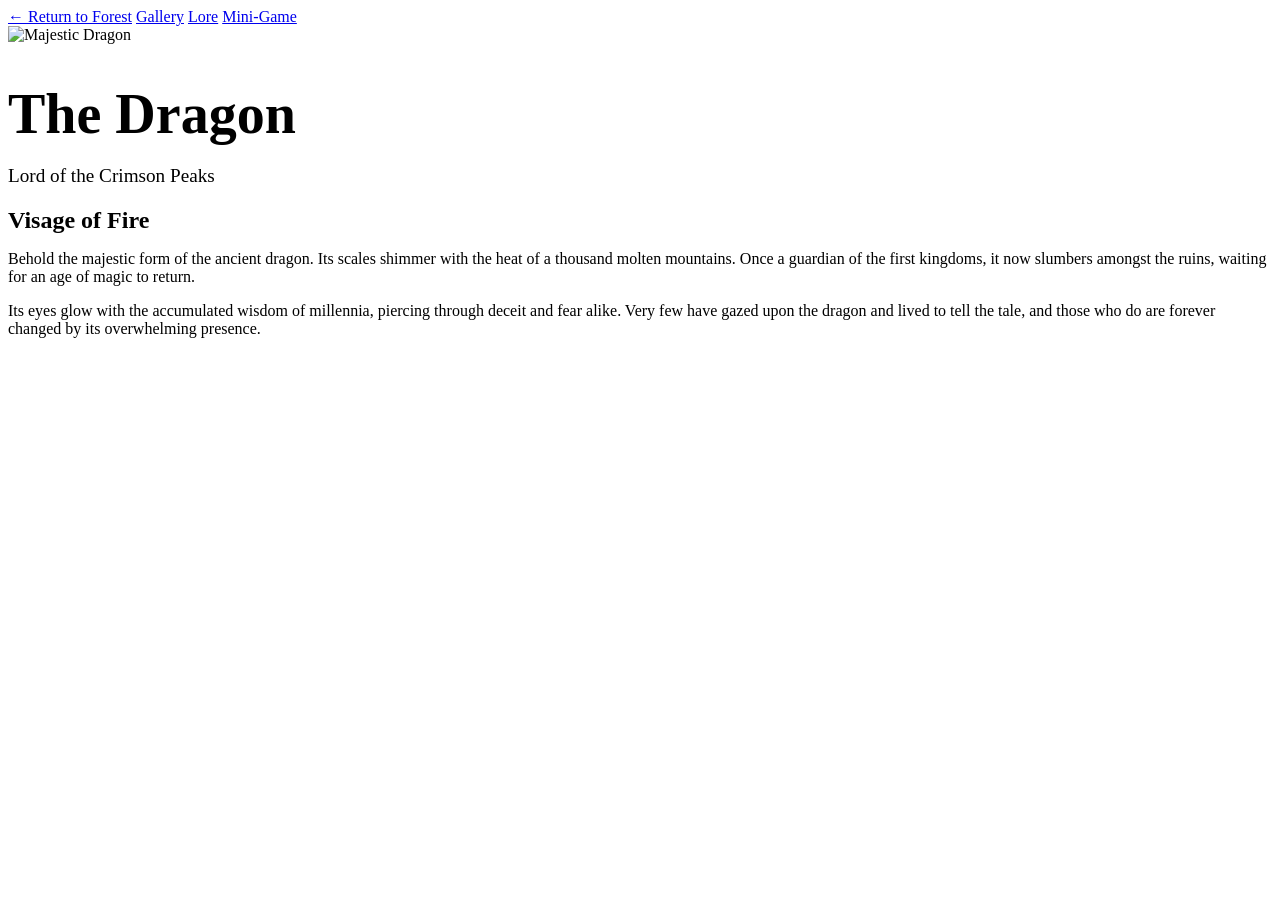
==== dragon/index.html @ 59af2bca "Create index.html" ====
<!DOCTYPE html>
<html lang="en">
<head>
    <meta charset="UTF-8">
    <meta name="viewport" content="width=device-width, initial-scale=1.0">
    <title>The Dragon - Gallery</title>
    <link rel="stylesheet" href="../css/style.css">
    <style>
        .magical-bg-container {
            background-image: url('../images/dragon.png');
            filter: brightness(0.3) contrast(1.1);
        }
    </style>
</head>
<body class="page-transition">

    <div class="magical-bg-container"></div>
    <div class="overlay"></div>
    <div class="mist"></div>

    <nav>
        <a href="../index.html">← Return to Forest</a>
        <a href="index.html" class="active">Gallery</a>
        <a href="info.html">Lore</a>
        <a href="game.html">Mini-Game</a>
    </nav>

    <main>
        <div class="creature-header">
            <img src="../images/dragon.png" alt="Majestic Dragon">
            <div>
                <h1 class="cinzel" style="font-size: 3.5rem; margin-bottom: 0.5rem;">The Dragon</h1>
                <p style="font-size: 1.2rem; color: var(--text-muted);">Lord of the Crimson Peaks</p>
            </div>
        </div>

        <div class="content-box">
            <h2 class="cinzel" style="margin-bottom: 1rem;">Visage of Fire</h2>
            <p>
                Behold the majestic form of the ancient dragon. Its scales shimmer with the heat of a thousand molten mountains. Once a guardian of the first kingdoms, it now slumbers amongst the ruins, waiting for an age of magic to return.
            </p>
            <p>
                Its eyes glow with the accumulated wisdom of millennia, piercing through deceit and fear alike. Very few have gazed upon the dragon and lived to tell the tale, and those who do are forever changed by its overwhelming presence.
            </p>
        </div>
    </main>

</body>
</html>
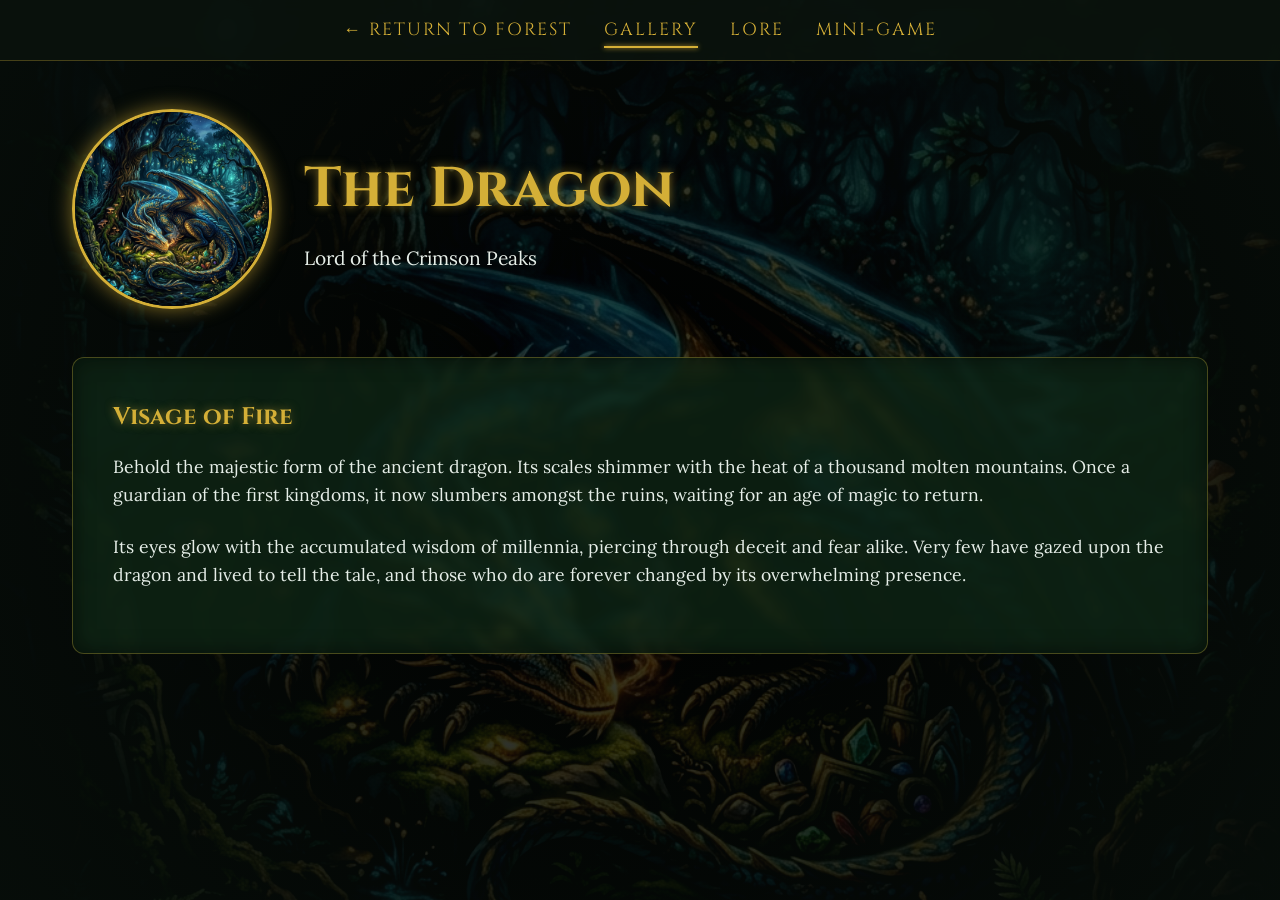
==== commit 74294932: "Added dragon audio" ====
--- a/dragon/index.html
+++ b/dragon/index.html
@@ -45,5 +45,9 @@
         </div>
     </main>
 
+    <!-- Background Audio -->
+    <audio autoplay loop>
+        <source src="../dragon-growl.wav" type="audio/wav">
+    </audio>
 </body>
 </html>
--- a/css/style.css
+++ b/css/style.css
@@ -0,0 +1,436 @@
+@import url('https://fonts.googleapis.com/css2?family=Cinzel:wght@400;700&family=Lora:ital,wght@0,400;0,700;1,400&display=swap');
+
+:root {
+  --bg-dark: #070e0a;
+  --forest-green: #112a18;
+  --forest-light: #244b2f;
+  --wood-brown: #332317;
+  --gold: #d4af37;
+  --gold-glow: rgba(212, 175, 55, 0.6);
+  --text-light: #e6eee8;
+  --text-dark: #1a1a1a;
+  --nav-bg: rgba(11, 19, 14, 0.85);
+
+  --font-heading: 'Cinzel', serif;
+  --font-body: 'Lora', serif;
+}
+
+* {
+  box-sizing: border-box;
+  margin: 0;
+  padding: 0;
+}
+
+body {
+  font-family: var(--font-body);
+  background-color: var(--bg-dark);
+  color: var(--text-light);
+  line-height: 1.6;
+  min-height: 100vh;
+  display: flex;
+  flex-direction: column;
+  overflow-x: hidden;
+}
+
+h1, h2, h3, .cinzel {
+  font-family: var(--font-heading);
+  font-weight: 700;
+  color: var(--gold);
+  text-shadow: 0 0 10px var(--gold-glow);
+}
+
+a {
+  text-decoration: none;
+  color: var(--gold);
+  transition: all 0.3s ease;
+}
+
+a:hover {
+  text-shadow: 0 0 8px var(--gold);
+}
+
+/* Global Navigation */
+nav {
+  position: sticky;
+  top: 0;
+  width: 100%;
+  background: var(--nav-bg);
+  backdrop-filter: blur(10px);
+  -webkit-backdrop-filter: blur(10px);
+  border-bottom: 1px solid rgba(212, 175, 55, 0.3);
+  padding: 1rem 2rem;
+  z-index: 1000;
+  display: flex;
+  justify-content: center;
+  align-items: center;
+  gap: 2rem;
+}
+
+nav a {
+  font-family: var(--font-heading);
+  text-transform: uppercase;
+  font-size: 1.1rem;
+  letter-spacing: 2px;
+  position: relative;
+}
+
+nav a::after {
+  content: '';
+  position: absolute;
+  bottom: -4px;
+  left: 50%;
+  transform: translateX(-50%);
+  width: 0;
+  height: 2px;
+  background-color: var(--gold);
+  transition: width 0.3s ease;
+  box-shadow: 0 0 5px var(--gold);
+}
+
+nav a:hover::after,
+nav a.active::after {
+  width: 100%;
+}
+
+/* Background effects container */
+.magical-bg-container {
+  position: fixed;
+  top: 0;
+  left: 0;
+  width: 100%;
+  height: 100%;
+  z-index: -2;
+  background-position: center;
+  background-size: cover;
+  background-repeat: no-repeat;
+  filter: brightness(0.4) contrast(1.2);
+}
+
+.overlay {
+  position: fixed;
+  top: 0;
+  left: 0;
+  width: 100%;
+  height: 100%;
+  background: radial-gradient(circle at center, transparent 0%, rgba(7, 14, 10, 0.9) 100%);
+  z-index: -1;
+  pointer-events: none;
+}
+
+/* Mist animation */
+.mist {
+  position: fixed;
+  top: 0;
+  left: -50%;
+  width: 200%;
+  height: 100%;
+  background: url('https://raw.githubusercontent.com/danielstuart14/CSS_FOG_ANIMATION/master/fog1.png') repeat-x;
+  background-size: auto 100%;
+  z-index: -1;
+  opacity: 0.15;
+  animation: drift 60s linear infinite;
+  pointer-events: none;
+}
+.mist.slow {
+  background: url('https://raw.githubusercontent.com/danielstuart14/CSS_FOG_ANIMATION/master/fog2.png') repeat-x;
+  background-size: auto 100%;
+  animation: drift 100s linear infinite;
+}
+
+@keyframes drift {
+  0% { transform: translateX(0); }
+  100% { transform: translateX(50%); }
+}
+
+/* Fireflies / particles */
+.particle {
+  position: absolute;
+  width: 4px;
+  height: 4px;
+  background-color: var(--gold);
+  border-radius: 50%;
+  box-shadow: 0 0 10px 2px var(--gold-glow);
+  animation: float 4s ease-in-out infinite alternate;
+  opacity: 0;
+}
+
+@keyframes float {
+  0% { transform: translateY(0) scale(0.8); opacity: 0.2; }
+  50% { opacity: 0.8; }
+  100% { transform: translateY(-20px) scale(1.2); opacity: 0; }
+}
+
+/* Main Container */
+main {
+  flex: 1;
+  display: flex;
+  flex-direction: column;
+  padding: 3rem 2rem;
+  max-width: 1200px;
+  margin: 0 auto;
+  width: 100%;
+  position: relative;
+  z-index: 1;
+  animation: fadeIn 1s ease-out;
+}
+
+@keyframes fadeIn {
+  from { opacity: 0; transform: translateY(20px); }
+  to { opacity: 1; transform: translateY(0); }
+}
+
+header.hero {
+  text-align: center;
+  margin-bottom: 4rem;
+}
+
+header.hero h1 {
+  font-size: 3.5rem;
+  margin-bottom: 1rem;
+}
+
+header.hero p {
+  font-size: 1.2rem;
+  color: var(--text-muted);
+  max-width: 600px;
+  margin: 0 auto;
+}
+
+/* Cards (Creatures) */
+.creature-grid {
+  display: grid;
+  grid-template-columns: repeat(auto-fit, minmax(300px, 1fr));
+  gap: 3rem;
+  margin-top: 2rem;
+}
+
+.card {
+  background: rgba(36, 75, 47, 0.4);
+  border: 1px solid rgba(212, 175, 55, 0.2);
+  border-radius: 12px;
+  overflow: hidden;
+  transition: all 0.4s ease;
+  cursor: pointer;
+  box-shadow: 0 4px 15px rgba(0,0,0,0.5);
+  display: flex;
+  flex-direction: column;
+  position: relative;
+  text-decoration: none;
+  color: inherit;
+}
+
+.card:hover {
+  transform: translateY(-10px) scale(1.02);
+  border-color: var(--gold);
+  box-shadow: 0 0 30px var(--gold-glow);
+}
+
+.card-img {
+  width: 100%;
+  height: 250px;
+  background-size: cover;
+  background-position: center;
+  border-bottom: 2px solid rgba(212, 175, 55, 0.3);
+  transition: all 0.4s ease;
+}
+
+.card:hover .card-img {
+  filter: brightness(1.2) contrast(1.1);
+}
+
+.card-content {
+  padding: 1.5rem;
+  text-align: center;
+}
+
+.card-content h2 {
+  font-size: 2rem;
+  margin-bottom: 0.5rem;
+}
+
+/* Creature Specific Pages */
+.creature-header {
+  display: flex;
+  align-items: center;
+  gap: 2rem;
+  margin-bottom: 3rem;
+}
+
+.creature-header img {
+  width: 200px;
+  height: 200px;
+  border-radius: 50%;
+  object-fit: cover;
+  border: 3px solid var(--gold);
+  box-shadow: 0 0 20px var(--gold-glow);
+}
+
+.content-box {
+  background: rgba(17, 42, 24, 0.7);
+  border: 1px solid rgba(212, 175, 55, 0.3);
+  padding: 2.5rem;
+  border-radius: 12px;
+  box-shadow: inset 0 0 20px rgba(0,0,0,0.5);
+  backdrop-filter: blur(5px);
+  margin-bottom: 2rem;
+}
+
+.content-box p {
+  margin-bottom: 1.5rem;
+  font-size: 1.1rem;
+}
+
+/* Mini-games */
+.game-container {
+  text-align: center;
+  padding: 3rem;
+  min-height: 400px;
+  display: flex;
+  flex-direction: column;
+  align-items: center;
+  justify-content: center;
+}
+
+.btn-magic {
+  background: linear-gradient(45deg, var(--wood-brown), var(--forest-light));
+  border: 2px solid var(--gold);
+  color: var(--gold);
+  font-family: var(--font-heading);
+  font-size: 1.2rem;
+  padding: 1rem 2rem;
+  border-radius: 30px;
+  cursor: pointer;
+  transition: all 0.3s ease;
+  box-shadow: 0 0 10px rgba(212, 175, 55, 0.4);
+  text-transform: uppercase;
+  margin-top: 2rem;
+}
+
+.btn-magic:hover {
+  background: linear-gradient(45deg, var(--forest-light), var(--wood-brown));
+  box-shadow: 0 0 20px var(--gold-glow);
+  transform: scale(1.05);
+  color: #fff;
+}
+
+.audio-btn {
+  position: fixed;
+  bottom: 2rem;
+  right: 2rem;
+  background: rgba(11, 19, 14, 0.8);
+  border: 1px solid var(--gold);
+  color: var(--gold);
+  width: 50px;
+  height: 50px;
+  border-radius: 50%;
+  display: flex;
+  justify-content: center;
+  align-items: center;
+  cursor: pointer;
+  z-index: 1000;
+  transition: all 0.3s ease;
+}
+
+.audio-btn:hover {
+  box-shadow: 0 0 15px var(--gold-glow);
+  transform: scale(1.1);
+}
+
+/* Page transitions overlay wrapper */
+.page-transition {
+  animation: pageFade 0.6s ease-in-out;
+}
+
+@keyframes pageFade {
+  0% { opacity: 0; filter: blur(5px); }
+  100% { opacity: 1; filter: blur(0); }
+}
+
+/* Mobile Responsiveness */
+@media (max-width: 768px) {
+  nav {
+    flex-wrap: wrap;
+    gap: 1rem;
+    padding: 1rem;
+  }
+  .creature-header {
+    flex-direction: column;
+    text-align: center;
+  }
+  header.hero h1 {
+    font-size: 2.5rem;
+  }
+}
+
+/* Fellowship Team Cards */
+.fellowship-grid {
+  display: grid;
+  grid-template-columns: repeat(auto-fit, minmax(250px, 1fr));
+  gap: 2rem;
+  margin-top: 2rem;
+}
+
+.fellowship-card {
+  background: rgba(17, 42, 24, 0.8);
+  border: 2px solid var(--wood-brown);
+  border-radius: 10px;
+  padding: 1.5rem;
+  text-align: center;
+  position: relative;
+  overflow: hidden;
+  box-shadow: 0 5px 15px rgba(0,0,0,0.6);
+  transition: all 0.4s ease;
+}
+
+.fellowship-card:hover {
+  transform: translateY(-5px);
+  border-color: var(--gold);
+  box-shadow: 0 0 20px var(--gold-glow);
+}
+
+.avatar-wrapper {
+  width: 120px;
+  height: 120px;
+  margin: 0 auto 1rem;
+  border-radius: 50%;
+  border: 3px dashed var(--gold);
+  display: flex;
+  justify-content: center;
+  align-items: center;
+  background: rgba(0,0,0,0.4);
+  font-size: 2.5rem;
+  color: var(--text-muted);
+}
+
+.fellowship-card h3 {
+  font-size: 1.5rem;
+  margin-bottom: 0.2rem;
+  color: var(--gold);
+}
+
+.fellowship-card .role {
+  font-size: 0.9rem;
+  color: #a4d4b4;
+  text-transform: uppercase;
+  letter-spacing: 1px;
+  margin-bottom: 1.5rem;
+}
+
+.btn-portfolio {
+  display: inline-block;
+  background: var(--nav-bg);
+  border: 1px solid var(--gold);
+  color: var(--text-light);
+  padding: 0.5rem 1rem;
+  border-radius: 20px;
+  text-decoration: none;
+  font-family: var(--font-heading);
+  font-size: 0.9rem;
+  transition: all 0.3s ease;
+}
+
+.btn-portfolio:hover {
+  background: var(--gold);
+  color: var(--bg-dark);
+  box-shadow: 0 0 10px var(--gold-glow);
+}
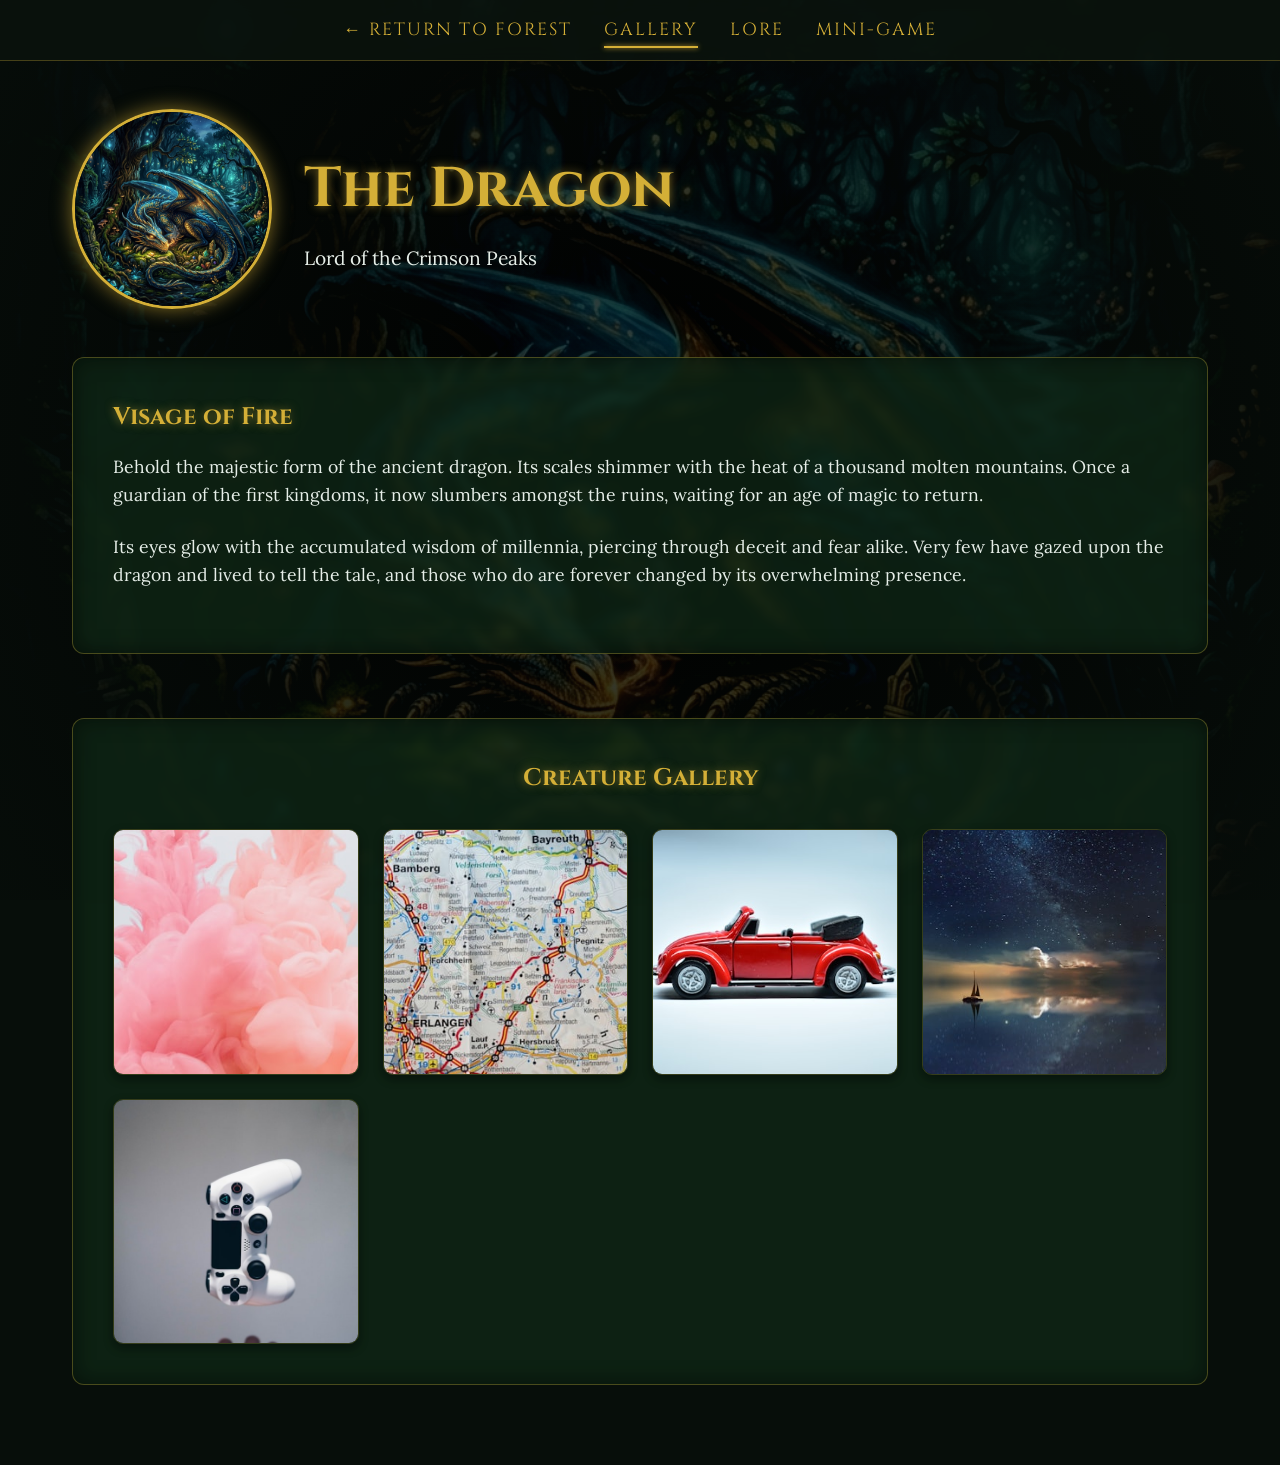
==== commit 6d785cf6: "Update with gallery design" ====
--- a/dragon/index.html
+++ b/dragon/index.html
@@ -43,7 +43,45 @@
                 Its eyes glow with the accumulated wisdom of millennia, piercing through deceit and fear alike. Very few have gazed upon the dragon and lived to tell the tale, and those who do are forever changed by its overwhelming presence.
             </p>
         </div>
+
+        <!-- Creature Gallery Section -->
+        <div class="content-box" style="margin-top: 2rem;">
+            <h2 class="cinzel" style="margin-bottom: 1.5rem; color: var(--gold); text-align: center;">Creature Gallery</h2>
+            <div class="gallery-grid">
+                <div class="gallery-item">
+                    <img src="../images/dragon_1.png" alt="Hatching Dragon">
+                    <div class="gallery-overlay">
+                        <span class="gallery-caption">Hatching Dragon</span>
+                    </div>
+                </div>
+                <div class="gallery-item">
+                    <img src="../images/dragon_2.png" alt="Dragon Friend">
+                    <div class="gallery-overlay">
+                        <span class="gallery-caption">Dragon Friend</span>
+                    </div>
+                </div>
+                <div class="gallery-item">
+                    <img src="../images/dragon_3.png" alt="Friendly Plush">
+                    <div class="gallery-overlay">
+                        <span class="gallery-caption">Friendly Plush</span>
+                    </div>
+                </div>
+                <div class="gallery-item">
+                    <img src="../images/dragon_4.png" alt="Nebula Swirl">
+                    <div class="gallery-overlay">
+                        <span class="gallery-caption">Nebula Swirl</span>
+                    </div>
+                </div>
+                <div class="gallery-item">
+                    <img src="../images/dragon_5.png" alt="Ancient Shrine">
+                    <div class="gallery-overlay">
+                        <span class="gallery-caption">Ancient Shrine</span>
+                    </div>
+                </div>
+            </div>
+        </div>
     </main>
+
 
     <!-- Background Audio -->
     <audio autoplay loop>
--- a/css/style.css
+++ b/css/style.css
@@ -434,3 +434,64 @@
   color: var(--bg-dark);
   box-shadow: 0 0 10px var(--gold-glow);
 }
+
+/* Premium Creature Galleries */
+.gallery-grid {
+  display: grid;
+  grid-template-columns: repeat(auto-fit, minmax(200px, 1fr));
+  gap: 1.5rem;
+  margin-top: 2rem;
+}
+
+.gallery-item {
+  position: relative;
+  border-radius: 10px;
+  overflow: hidden;
+  border: 1px solid rgba(212, 175, 55, 0.2);
+  box-shadow: 0 4px 10px rgba(0, 0, 0, 0.4);
+  transition: all 0.3s ease;
+  aspect-ratio: 1 / 1;
+}
+
+.gallery-item img {
+  width: 100%;
+  height: 100%;
+  object-fit: cover;
+  transition: transform 0.5s ease;
+}
+
+.gallery-item:hover {
+  border-color: var(--gold);
+  box-shadow: 0 0 20px var(--gold-glow);
+  transform: translateY(-5px);
+}
+
+.gallery-item:hover img {
+  transform: scale(1.1);
+}
+
+.gallery-overlay {
+  position: absolute;
+  bottom: 0;
+  left: 0;
+  width: 100%;
+  background: rgba(7, 14, 10, 0.85);
+  backdrop-filter: blur(5px);
+  border-top: 1px solid rgba(212, 175, 55, 0.3);
+  padding: 0.8rem;
+  text-align: center;
+  transform: translateY(100%);
+  transition: transform 0.3s ease;
+}
+
+.gallery-item:hover .gallery-overlay {
+  transform: translateY(0);
+}
+
+.gallery-caption {
+  font-family: var(--font-heading);
+  font-size: 0.9rem;
+  color: var(--gold);
+  letter-spacing: 1px;
+}
+
